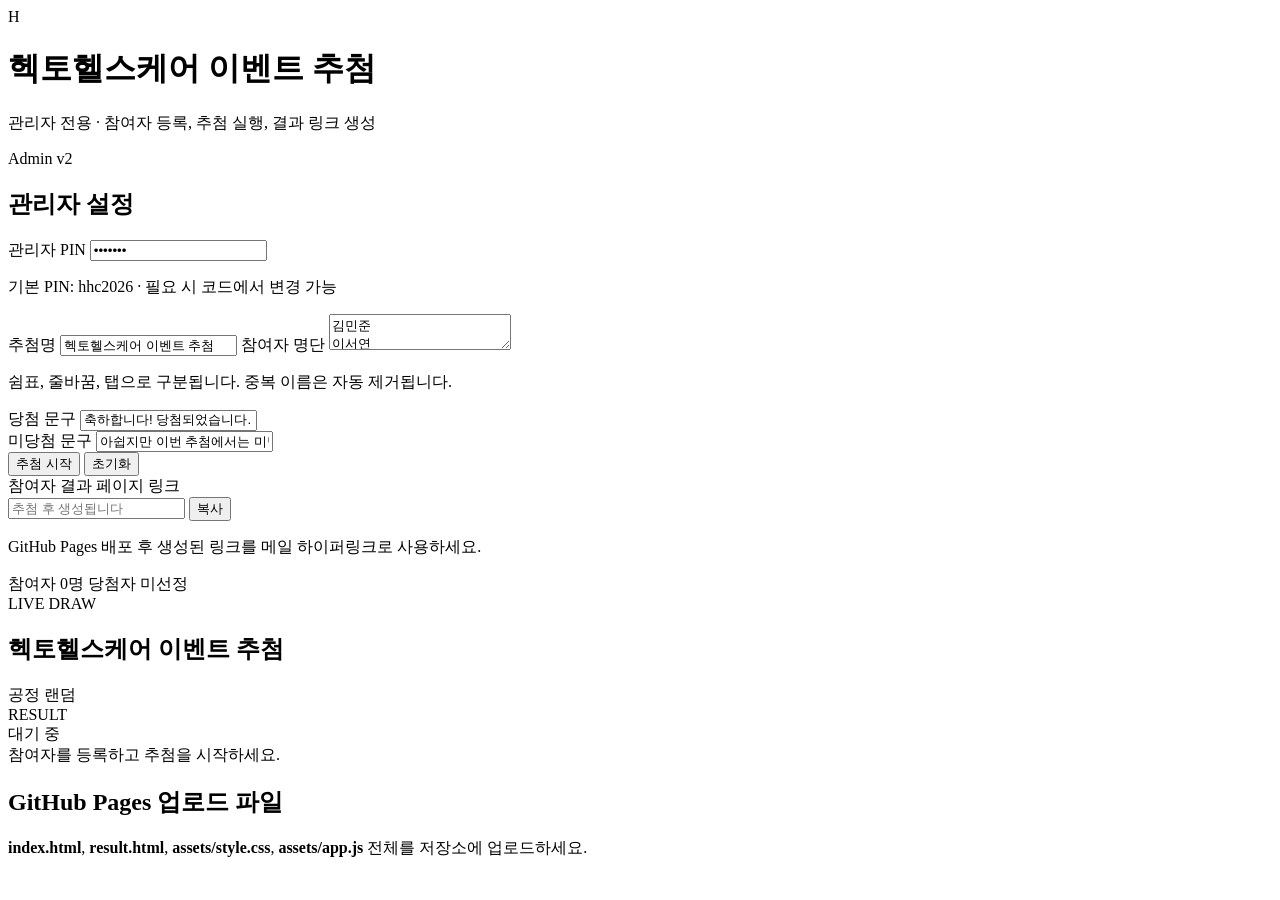
==== index.html @ 2b1d332f "Add files via upload" ====
<!doctype html>
<html lang="ko">
<head>
<meta charset="utf-8" />
<meta name="viewport" content="width=device-width, initial-scale=1, viewport-fit=cover" />
<title>헥토헬스케어 이벤트 추첨 | 관리자</title>
<link rel="stylesheet" href="assets/style.css" />
</head>
<body>
<div class="app">
  <header class="topbar">
    <div class="brand">
      <div class="logo">H</div>
      <div>
        <h1>헥토헬스케어 이벤트 추첨</h1>
        <p>관리자 전용 · 참여자 등록, 추첨 실행, 결과 링크 생성</p>
      </div>
    </div>
    <div class="badge">Admin v2</div>
  </header>

  <main class="layout">
    <section class="panel settings">
      <h2>관리자 설정</h2>
      <label>관리자 PIN</label>
      <input id="pin" type="password" value="hhc2026" />
      <p class="hint">기본 PIN: hhc2026 · 필요 시 코드에서 변경 가능</p>

      <label>추첨명</label>
      <input id="eventTitle" value="헥토헬스케어 이벤트 추첨" />

      <label>참여자 명단</label>
      <textarea id="participants" spellcheck="false" placeholder="홍길동, 김철수, 이영희 또는 줄바꿈 입력">김민준
이서연
박지훈
최유진
정현우
강민지
조성민
윤하늘
오지훈
한지민</textarea>
      <p class="hint">쉼표, 줄바꿈, 탭으로 구분됩니다. 중복 이름은 자동 제거됩니다.</p>

      <div class="two">
        <div>
          <label>당첨 문구</label>
          <input id="winMsg" value="축하합니다! 당첨되었습니다." />
        </div>
        <div>
          <label>미당첨 문구</label>
          <input id="loseMsg" value="아쉽지만 이번 추첨에서는 미당첨입니다." />
        </div>
      </div>

      <div class="actions">
        <button class="primary" id="drawBtn">추첨 시작</button>
        <button class="ghost" id="resetBtn">초기화</button>
      </div>

      <div class="linkBox">
        <label>참여자 결과 페이지 링크</label>
        <div class="copyrow">
          <input id="resultUrl" readonly placeholder="추첨 후 생성됩니다" />
          <button id="copyBtn">복사</button>
        </div>
        <p class="hint">GitHub Pages 배포 후 생성된 링크를 메일 하이퍼링크로 사용하세요.</p>
      </div>
    </section>

    <section class="panel draw">
      <div class="stats">
        <span id="count">참여자 0명</span>
        <span id="winnerStatus">당첨자 미선정</span>
      </div>
      <div class="stage">
        <div class="stageHead">
          <div>
            <div class="eyebrow">LIVE DRAW</div>
            <h2 id="stageTitle">헥토헬스케어 이벤트 추첨</h2>
          </div>
          <span class="secure">공정 랜덤</span>
        </div>
        <div id="chips" class="chips"></div>
        <div id="result" class="resultCard idle">
          <div class="label">RESULT</div>
          <div class="big">대기 중</div>
          <div class="msg">참여자를 등록하고 추첨을 시작하세요.</div>
        </div>
        <div id="confetti" class="confetti"></div>
      </div>
    </section>
  </main>

  <section class="guide panel">
    <h2>GitHub Pages 업로드 파일</h2>
    <p><b>index.html</b>, <b>result.html</b>, <b>assets/style.css</b>, <b>assets/app.js</b> 전체를 저장소에 업로드하세요.</p>
  </section>
</div>
<script src="assets/app.js"></script>
<script>LotteryAdmin.init();</script>
</body>
</html>
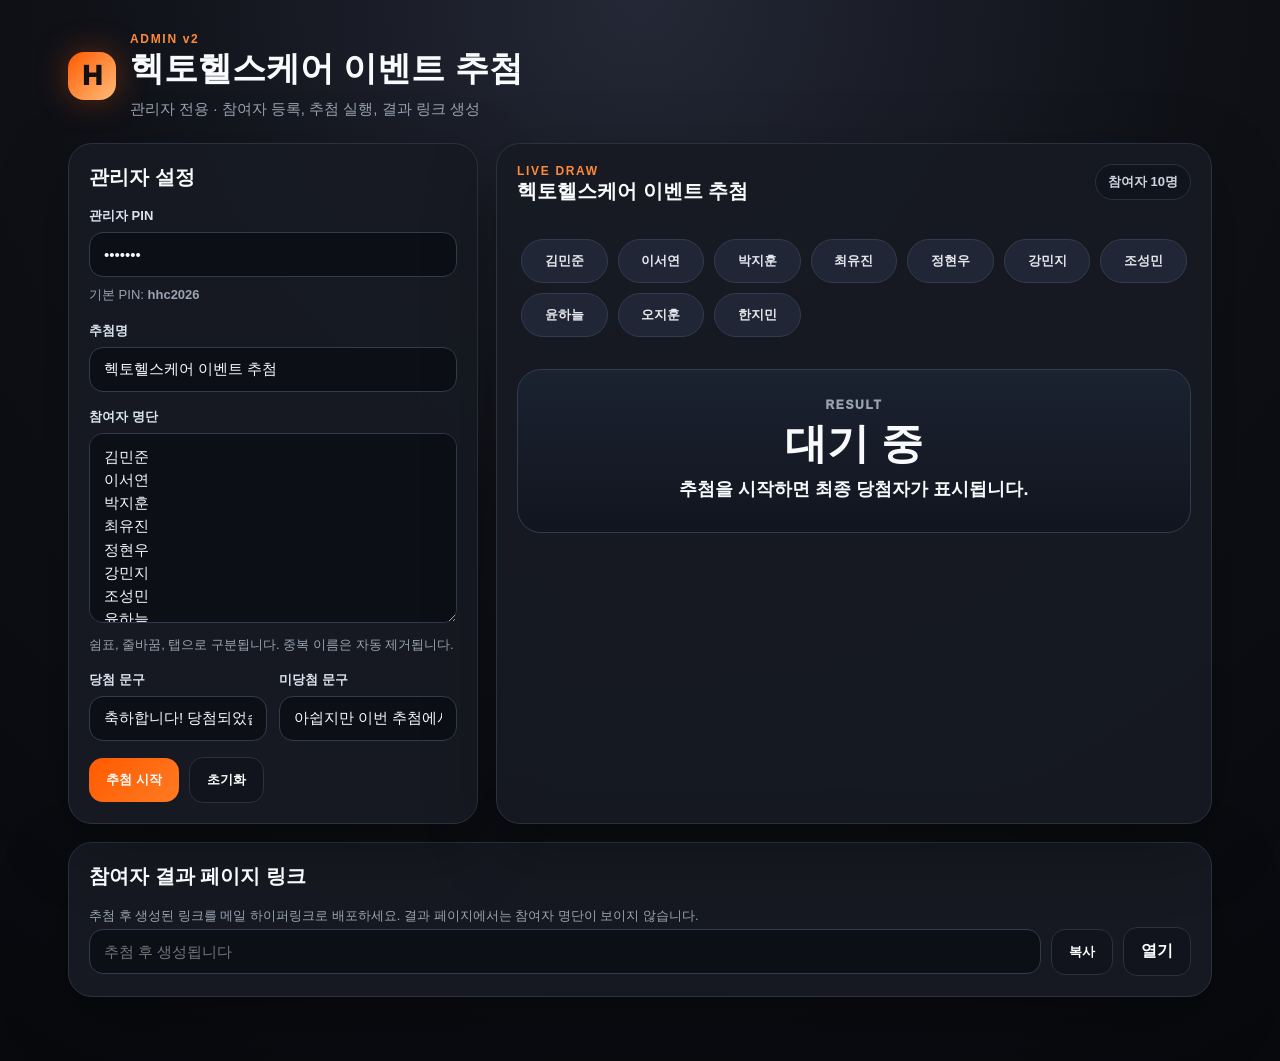
==== commit c108514e: "Add files via upload" ====
--- a/index.html
+++ b/index.html
@@ -1,36 +1,34 @@
 <!doctype html>
 <html lang="ko">
 <head>
-<meta charset="utf-8" />
-<meta name="viewport" content="width=device-width, initial-scale=1, viewport-fit=cover" />
-<title>헥토헬스케어 이벤트 추첨 | 관리자</title>
-<link rel="stylesheet" href="assets/style.css" />
+  <meta charset="utf-8" />
+  <meta name="viewport" content="width=device-width, initial-scale=1" />
+  <title>헥토헬스케어 이벤트 추첨 | 관리자</title>
+  <link rel="stylesheet" href="./style.css" />
 </head>
 <body>
-<div class="app">
-  <header class="topbar">
-    <div class="brand">
-      <div class="logo">H</div>
+  <main class="wrap">
+    <header class="hero">
+      <div class="brandmark">H</div>
       <div>
+        <p class="eyebrow">ADMIN v2</p>
         <h1>헥토헬스케어 이벤트 추첨</h1>
-        <p>관리자 전용 · 참여자 등록, 추첨 실행, 결과 링크 생성</p>
+        <p class="desc">관리자 전용 · 참여자 등록, 추첨 실행, 결과 링크 생성</p>
       </div>
-    </div>
-    <div class="badge">Admin v2</div>
-  </header>
+    </header>
 
-  <main class="layout">
-    <section class="panel settings">
-      <h2>관리자 설정</h2>
-      <label>관리자 PIN</label>
-      <input id="pin" type="password" value="hhc2026" />
-      <p class="hint">기본 PIN: hhc2026 · 필요 시 코드에서 변경 가능</p>
+    <section class="grid admin-grid">
+      <div class="card control-card">
+        <h2>관리자 설정</h2>
+        <label>관리자 PIN</label>
+        <input id="pin" type="password" value="hhc2026" />
+        <p class="hint">기본 PIN: <b>hhc2026</b></p>
 
-      <label>추첨명</label>
-      <input id="eventTitle" value="헥토헬스케어 이벤트 추첨" />
+        <label>추첨명</label>
+        <input id="eventTitle" value="헥토헬스케어 이벤트 추첨" />
 
-      <label>참여자 명단</label>
-      <textarea id="participants" spellcheck="false" placeholder="홍길동, 김철수, 이영희 또는 줄바꿈 입력">김민준
+        <label>참여자 명단</label>
+        <textarea id="names" placeholder="김민준, 이서연 또는 줄바꿈으로 입력">김민준
 이서연
 박지훈
 최유진
@@ -40,64 +38,53 @@
 윤하늘
 오지훈
 한지민</textarea>
-      <p class="hint">쉼표, 줄바꿈, 탭으로 구분됩니다. 중복 이름은 자동 제거됩니다.</p>
+        <p class="hint">쉼표, 줄바꿈, 탭으로 구분됩니다. 중복 이름은 자동 제거됩니다.</p>
 
-      <div class="two">
-        <div>
-          <label>당첨 문구</label>
-          <input id="winMsg" value="축하합니다! 당첨되었습니다." />
+        <div class="twocol">
+          <div>
+            <label>당첨 문구</label>
+            <input id="winMsg" value="축하합니다! 당첨되었습니다." />
+          </div>
+          <div>
+            <label>미당첨 문구</label>
+            <input id="loseMsg" value="아쉽지만 이번 추첨에서는 미당첨입니다." />
+          </div>
         </div>
-        <div>
-          <label>미당첨 문구</label>
-          <input id="loseMsg" value="아쉽지만 이번 추첨에서는 미당첨입니다." />
+
+        <div class="actions">
+          <button class="btn primary" id="drawBtn">추첨 시작</button>
+          <button class="btn ghost" id="resetBtn">초기화</button>
         </div>
       </div>
 
-      <div class="actions">
-        <button class="primary" id="drawBtn">추첨 시작</button>
-        <button class="ghost" id="resetBtn">초기화</button>
-      </div>
-
-      <div class="linkBox">
-        <label>참여자 결과 페이지 링크</label>
-        <div class="copyrow">
-          <input id="resultUrl" readonly placeholder="추첨 후 생성됩니다" />
-          <button id="copyBtn">복사</button>
+      <div class="card stage-card">
+        <div class="stage-head">
+          <div>
+            <p class="eyebrow">LIVE DRAW</p>
+            <h2 id="stageTitle">헥토헬스케어 이벤트 추첨</h2>
+          </div>
+          <div class="pill" id="countPill">참여자 0명</div>
         </div>
-        <p class="hint">GitHub Pages 배포 후 생성된 링크를 메일 하이퍼링크로 사용하세요.</p>
+        <div class="chips" id="chips"></div>
+        <div class="result-panel" id="adminResult">
+          <span class="label-small">RESULT</span>
+          <strong>대기 중</strong>
+          <p>추첨을 시작하면 최종 당첨자가 표시됩니다.</p>
+        </div>
       </div>
     </section>
 
-    <section class="panel draw">
-      <div class="stats">
-        <span id="count">참여자 0명</span>
-        <span id="winnerStatus">당첨자 미선정</span>
-      </div>
-      <div class="stage">
-        <div class="stageHead">
-          <div>
-            <div class="eyebrow">LIVE DRAW</div>
-            <h2 id="stageTitle">헥토헬스케어 이벤트 추첨</h2>
-          </div>
-          <span class="secure">공정 랜덤</span>
-        </div>
-        <div id="chips" class="chips"></div>
-        <div id="result" class="resultCard idle">
-          <div class="label">RESULT</div>
-          <div class="big">대기 중</div>
-          <div class="msg">참여자를 등록하고 추첨을 시작하세요.</div>
-        </div>
-        <div id="confetti" class="confetti"></div>
+    <section class="card link-card">
+      <h2>참여자 결과 페이지 링크</h2>
+      <p class="hint">추첨 후 생성된 링크를 메일 하이퍼링크로 배포하세요. 결과 페이지에서는 참여자 명단이 보이지 않습니다.</p>
+      <div class="link-row">
+        <input id="resultUrl" readonly placeholder="추첨 후 생성됩니다" />
+        <button class="btn ghost" id="copyBtn">복사</button>
+        <a class="btn ghost" id="openBtn" href="#" target="_blank" rel="noopener">열기</a>
       </div>
     </section>
   </main>
 
-  <section class="guide panel">
-    <h2>GitHub Pages 업로드 파일</h2>
-    <p><b>index.html</b>, <b>result.html</b>, <b>assets/style.css</b>, <b>assets/app.js</b> 전체를 저장소에 업로드하세요.</p>
-  </section>
-</div>
-<script src="assets/app.js"></script>
-<script>LotteryAdmin.init();</script>
+  <script src="./admin.js"></script>
 </body>
 </html>
--- a/style.css
+++ b/style.css
@@ -0,0 +1,9 @@
+:root{
+  --bg:#0f1117;--panel:#171a23;--panel2:#1f2430;--text:#f8fafc;--muted:#9aa3b2;
+  --orange:#ff5a00;--orange2:#ff8a3d;--line:#2b3140;--green:#22c55e;--red:#ef4444;--yellow:#facc15;
+}
+*{box-sizing:border-box}
+html,body{margin:0;min-height:100%;font-family:"Malgun Gothic","Apple SD Gothic Neo",Segoe UI,sans-serif;background:radial-gradient(circle at top,#242836 0,#0f1117 45%,#08090d 100%);color:var(--text)}
+.wrap{max-width:1180px;margin:0 auto;padding:32px 18px 64px}.wrap.narrow{max-width:760px}.hero{display:flex;align-items:center;gap:14px;margin-bottom:22px}.hero.center{justify-content:center;text-align:left}.brandmark{width:48px;height:48px;border-radius:16px;background:linear-gradient(135deg,var(--orange),#ffbd7a);display:flex;align-items:center;justify-content:center;font-size:28px;font-weight:1000;color:#111;box-shadow:0 0 32px rgba(255,90,0,.35)}h1{font-size:34px;line-height:1.2;margin:2px 0 8px}h2{font-size:20px;margin:0 0 16px}.eyebrow{margin:0;color:var(--orange2);font-weight:900;font-size:12px;letter-spacing:.14em}.desc,.hint{color:var(--muted);line-height:1.6}.desc{margin:0;font-size:15px}.hint{font-size:13px;margin:8px 0 0}.grid{display:grid;gap:18px}.admin-grid{grid-template-columns:410px 1fr}.card{background:rgba(23,26,35,.93);border:1px solid var(--line);border-radius:24px;padding:20px;box-shadow:0 22px 70px rgba(0,0,0,.28)}label{display:block;margin:16px 0 7px;color:#dbe4f0;font-size:13px;font-weight:900}input,textarea{width:100%;border:1px solid #343b4e;background:#0c0f16;color:var(--text);border-radius:14px;padding:13px 14px;font-size:15px;outline:none}textarea{min-height:190px;line-height:1.55;resize:vertical}input:focus,textarea:focus{border-color:var(--orange);box-shadow:0 0 0 3px rgba(255,90,0,.13)}.twocol{display:grid;grid-template-columns:1fr 1fr;gap:12px}.actions,.link-row{display:flex;gap:10px;align-items:center}.actions{margin-top:16px}.btn{border:0;border-radius:14px;padding:13px 17px;background:#2b3140;color:#fff;font-weight:900;cursor:pointer;text-decoration:none;display:inline-flex;align-items:center;justify-content:center;white-space:nowrap}.btn.primary{background:linear-gradient(135deg,var(--orange),#ff7b22)}.btn.ghost{background:#11141c;border:1px solid var(--line)}.btn:hover{filter:brightness(1.08)}.stage-head{display:flex;align-items:flex-start;justify-content:space-between;gap:14px;margin-bottom:14px}.pill{border:1px solid var(--line);background:#10141d;border-radius:999px;padding:8px 12px;color:#cbd5e1;font-size:13px;font-weight:900}.chips{display:grid;grid-template-columns:repeat(auto-fill,minmax(86px,1fr));gap:10px;max-height:330px;overflow:auto;padding:4px 4px 14px}.chip{min-height:44px;display:flex;align-items:center;justify-content:center;text-align:center;border-radius:999px;padding:7px 9px;background:#202636;border:1px solid #333b4e;color:#e5e7eb;font-weight:900;font-size:13px;transition:.12s}.chip.spin{background:linear-gradient(135deg,#f97316,#facc15);color:#111827;transform:scale(1.08);box-shadow:0 0 26px rgba(255,138,61,.75)}.chip.winner{background:linear-gradient(135deg,#22c55e,#86efac);color:#052e16;transform:scale(1.14);box-shadow:0 0 32px rgba(34,197,94,.75)}.chip.loser{opacity:.34;filter:grayscale(.7)}.result-panel,.status-box{margin-top:18px;border-radius:24px;border:1px solid #343b4e;background:linear-gradient(180deg,#1b2230,#11151f);padding:28px;text-align:center;min-height:156px;display:flex;flex-direction:column;align-items:center;justify-content:center}.label-small{font-size:12px;color:var(--muted);font-weight:1000;letter-spacing:.14em}.result-panel strong,.status-box strong{font-size:42px;line-height:1.15;font-weight:1000;margin:8px 0}.result-panel p,.status-box p{font-size:18px;line-height:1.55;margin:0;color:#f8fafc;font-weight:800}.status-win strong{color:#bbf7d0;text-shadow:0 0 30px rgba(34,197,94,.4)}.status-lose strong{color:#fecaca;text-shadow:0 0 30px rgba(239,68,68,.36)}.checking{border-color:rgba(255,90,0,.65);box-shadow:0 0 34px rgba(255,90,0,.17) inset}.check-card{margin-bottom:18px}.final-card{overflow:hidden}.result-body .hero{margin-top:22px}.link-card{margin-top:18px}.link-row input{flex:1}
+@media(max-width:920px){.admin-grid{grid-template-columns:1fr}.hero{align-items:flex-start}.twocol{grid-template-columns:1fr}.result-panel strong,.status-box strong{font-size:36px}}
+@media(max-width:640px){.wrap{padding:20px 12px 40px}.hero{gap:10px}.brandmark{width:38px;height:38px;border-radius:12px;font-size:22px}h1{font-size:24px}.desc{font-size:13px}.card{border-radius:18px;padding:15px}.link-row,.actions{flex-direction:column}.link-row>* ,.actions>*{width:100%}input,textarea,.btn{font-size:16px}.chips{display:none}.stage-card .chips{display:grid;grid-template-columns:repeat(auto-fill,minmax(70px,1fr));max-height:230px}.result-panel,.status-box{padding:24px 14px;border-radius:20px}.result-panel strong,.status-box strong{font-size:34px}.result-panel p,.status-box p{font-size:16px}}
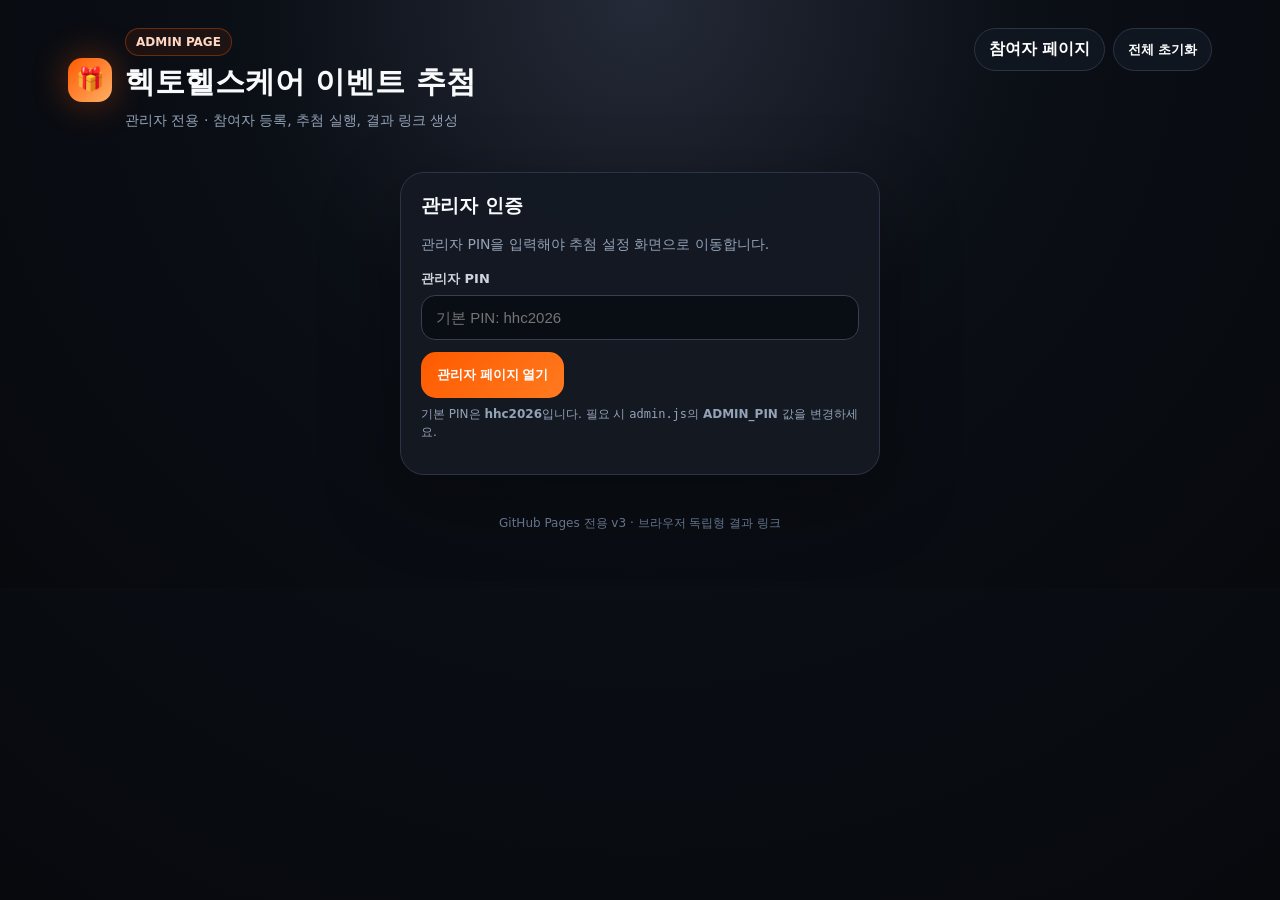
==== commit c8a2e036: "Add files via upload" ====
--- a/index.html
+++ b/index.html
@@ -4,31 +4,43 @@
   <meta charset="utf-8" />
   <meta name="viewport" content="width=device-width, initial-scale=1" />
   <title>헥토헬스케어 이벤트 추첨 | 관리자</title>
-  <link rel="stylesheet" href="./style.css" />
+  <link rel="stylesheet" href="style.css" />
 </head>
 <body>
   <main class="wrap">
-    <header class="hero">
-      <div class="brandmark">H</div>
-      <div>
-        <p class="eyebrow">ADMIN v2</p>
-        <h1>헥토헬스케어 이벤트 추첨</h1>
-        <p class="desc">관리자 전용 · 참여자 등록, 추첨 실행, 결과 링크 생성</p>
+    <header class="top">
+      <div class="brand">
+        <div class="logo">🎁</div>
+        <div>
+          <div class="eyebrow">ADMIN PAGE</div>
+          <h1>헥토헬스케어 이벤트 추첨</h1>
+          <p class="desc">관리자 전용 · 참여자 등록, 추첨 실행, 결과 링크 생성</p>
+        </div>
       </div>
+      <nav class="nav">
+        <a href="result.html" target="_blank" rel="noopener">참여자 페이지</a>
+        <button type="button" id="resetAllBtn">전체 초기화</button>
+      </nav>
     </header>
 
-    <section class="grid admin-grid">
-      <div class="card control-card">
-        <h2>관리자 설정</h2>
-        <label>관리자 PIN</label>
-        <input id="pin" type="password" value="hhc2026" />
-        <p class="hint">기본 PIN: <b>hhc2026</b></p>
+    <section id="lockView" class="card lock">
+      <h2>관리자 인증</h2>
+      <p class="desc">관리자 PIN을 입력해야 추첨 설정 화면으로 이동합니다.</p>
+      <label class="label" for="pinInput">관리자 PIN</label>
+      <input id="pinInput" type="password" placeholder="기본 PIN: hhc2026" autocomplete="off" />
+      <button class="btn primary" id="loginBtn" style="margin-top:12px">관리자 페이지 열기</button>
+      <p class="hint">기본 PIN은 <b>hhc2026</b>입니다. 필요 시 <code>admin.js</code>의 <b>ADMIN_PIN</b> 값을 변경하세요.</p>
+    </section>
 
-        <label>추첨명</label>
-        <input id="eventTitle" value="헥토헬스케어 이벤트 추첨" />
+    <section id="adminView" class="hidden">
+      <div class="grid">
+        <aside class="card">
+          <h2>관리자 설정</h2>
+          <label class="label" for="eventTitle">추첨명</label>
+          <input id="eventTitle" value="헥토헬스케어 이벤트 추첨" />
 
-        <label>참여자 명단</label>
-        <textarea id="names" placeholder="김민준, 이서연 또는 줄바꿈으로 입력">김민준
+          <label class="label" for="names">참여자 명단</label>
+          <textarea id="names" placeholder="김민준, 이서연, 박지훈&#10;또는 줄바꿈으로 입력">김민준
 이서연
 박지훈
 최유진
@@ -38,53 +50,60 @@
 윤하늘
 오지훈
 한지민</textarea>
-        <p class="hint">쉼표, 줄바꿈, 탭으로 구분됩니다. 중복 이름은 자동 제거됩니다.</p>
+          <p class="hint">쉼표, 줄바꿈, 탭으로 구분됩니다. 중복 이름은 자동 제거됩니다.</p>
 
-        <div class="twocol">
-          <div>
-            <label>당첨 문구</label>
-            <input id="winMsg" value="축하합니다! 당첨되었습니다." />
+          <div class="row">
+            <div>
+              <label class="label" for="winMsg">당첨 문구</label>
+              <input id="winMsg" value="축하합니다! 당첨되었습니다." />
+            </div>
+            <div>
+              <label class="label" for="loseMsg">미당첨 문구</label>
+              <input id="loseMsg" value="아쉽지만 이번 추첨에서는 미당첨입니다." />
+            </div>
           </div>
-          <div>
-            <label>미당첨 문구</label>
-            <input id="loseMsg" value="아쉽지만 이번 추첨에서는 미당첨입니다." />
+
+          <div class="row" style="margin-top:14px">
+            <button class="btn primary" id="drawBtn">추첨 시작</button>
+            <button class="btn ghost" id="clearDrawBtn">당첨자 초기화</button>
           </div>
-        </div>
 
-        <div class="actions">
-          <button class="btn primary" id="drawBtn">추첨 시작</button>
-          <button class="btn ghost" id="resetBtn">초기화</button>
-        </div>
-      </div>
+          <div class="divider"></div>
+          <label class="label" for="resultLink">참여자 결과 링크</label>
+          <div class="copyline">
+            <input id="resultLink" readonly placeholder="추첨 후 결과 링크가 생성됩니다" />
+            <button class="btn ghost" id="copyBtn">복사</button>
+          </div>
+          <p class="hint">참여자 이름 원문은 결과 링크에 포함되지 않습니다. 참여자 페이지에서도 전체 명단은 표시되지 않습니다.</p>
+        </aside>
 
-      <div class="card stage-card">
-        <div class="stage-head">
-          <div>
-            <p class="eyebrow">LIVE DRAW</p>
-            <h2 id="stageTitle">헥토헬스케어 이벤트 추첨</h2>
+        <section class="card">
+          <div class="statusbar">
+            <span class="pill" id="countPill">참여자 0명</span>
+            <span class="pill" id="winnerPill">당첨자 미선정</span>
+            <span class="pill">공정 추첨: crypto random</span>
           </div>
-          <div class="pill" id="countPill">참여자 0명</div>
-        </div>
-        <div class="chips" id="chips"></div>
-        <div class="result-panel" id="adminResult">
-          <span class="label-small">RESULT</span>
-          <strong>대기 중</strong>
-          <p>추첨을 시작하면 최종 당첨자가 표시됩니다.</p>
-        </div>
+          <div class="stage">
+            <div class="stageHead">
+              <div>
+                <div class="stageTitle" id="stageTitle">헥토헬스케어 이벤트 추첨</div>
+                <div class="stageSub">관리자 추첨 화면</div>
+              </div>
+              <span class="pill">LIVE DRAW</span>
+            </div>
+            <div class="participants" id="participants"></div>
+            <div class="resultBox" id="adminResult">
+              <div class="resultLabel">RESULT</div>
+              <div class="winnerName">대기 중</div>
+              <div class="message">추첨을 시작하면 당첨자가 표시됩니다.</div>
+            </div>
+            <div class="confetti" id="confetti"></div>
+          </div>
+        </section>
       </div>
     </section>
-
-    <section class="card link-card">
-      <h2>참여자 결과 페이지 링크</h2>
-      <p class="hint">추첨 후 생성된 링크를 메일 하이퍼링크로 배포하세요. 결과 페이지에서는 참여자 명단이 보이지 않습니다.</p>
-      <div class="link-row">
-        <input id="resultUrl" readonly placeholder="추첨 후 생성됩니다" />
-        <button class="btn ghost" id="copyBtn">복사</button>
-        <a class="btn ghost" id="openBtn" href="#" target="_blank" rel="noopener">열기</a>
-      </div>
-    </section>
+    <div class="footer">GitHub Pages 전용 v3 · 브라우저 독립형 결과 링크</div>
   </main>
-
-  <script src="./admin.js"></script>
+  <script src="admin.js"></script>
 </body>
 </html>
--- a/style.css
+++ b/style.css
@@ -1,9 +1,10 @@
 :root{
-  --bg:#0f1117;--panel:#171a23;--panel2:#1f2430;--text:#f8fafc;--muted:#9aa3b2;
-  --orange:#ff5a00;--orange2:#ff8a3d;--line:#2b3140;--green:#22c55e;--red:#ef4444;--yellow:#facc15;
+  --bg:#0b0f16;--panel:#141923;--panel2:#1b2230;--text:#f8fafc;--muted:#94a3b8;
+  --orange:#ff5a00;--orange2:#ff8a3d;--line:#2b3446;--green:#22c55e;--red:#ef4444;--yellow:#facc15;
+  --shadow:0 24px 80px rgba(0,0,0,.32);
 }
 *{box-sizing:border-box}
-html,body{margin:0;min-height:100%;font-family:"Malgun Gothic","Apple SD Gothic Neo",Segoe UI,sans-serif;background:radial-gradient(circle at top,#242836 0,#0f1117 45%,#08090d 100%);color:var(--text)}
-.wrap{max-width:1180px;margin:0 auto;padding:32px 18px 64px}.wrap.narrow{max-width:760px}.hero{display:flex;align-items:center;gap:14px;margin-bottom:22px}.hero.center{justify-content:center;text-align:left}.brandmark{width:48px;height:48px;border-radius:16px;background:linear-gradient(135deg,var(--orange),#ffbd7a);display:flex;align-items:center;justify-content:center;font-size:28px;font-weight:1000;color:#111;box-shadow:0 0 32px rgba(255,90,0,.35)}h1{font-size:34px;line-height:1.2;margin:2px 0 8px}h2{font-size:20px;margin:0 0 16px}.eyebrow{margin:0;color:var(--orange2);font-weight:900;font-size:12px;letter-spacing:.14em}.desc,.hint{color:var(--muted);line-height:1.6}.desc{margin:0;font-size:15px}.hint{font-size:13px;margin:8px 0 0}.grid{display:grid;gap:18px}.admin-grid{grid-template-columns:410px 1fr}.card{background:rgba(23,26,35,.93);border:1px solid var(--line);border-radius:24px;padding:20px;box-shadow:0 22px 70px rgba(0,0,0,.28)}label{display:block;margin:16px 0 7px;color:#dbe4f0;font-size:13px;font-weight:900}input,textarea{width:100%;border:1px solid #343b4e;background:#0c0f16;color:var(--text);border-radius:14px;padding:13px 14px;font-size:15px;outline:none}textarea{min-height:190px;line-height:1.55;resize:vertical}input:focus,textarea:focus{border-color:var(--orange);box-shadow:0 0 0 3px rgba(255,90,0,.13)}.twocol{display:grid;grid-template-columns:1fr 1fr;gap:12px}.actions,.link-row{display:flex;gap:10px;align-items:center}.actions{margin-top:16px}.btn{border:0;border-radius:14px;padding:13px 17px;background:#2b3140;color:#fff;font-weight:900;cursor:pointer;text-decoration:none;display:inline-flex;align-items:center;justify-content:center;white-space:nowrap}.btn.primary{background:linear-gradient(135deg,var(--orange),#ff7b22)}.btn.ghost{background:#11141c;border:1px solid var(--line)}.btn:hover{filter:brightness(1.08)}.stage-head{display:flex;align-items:flex-start;justify-content:space-between;gap:14px;margin-bottom:14px}.pill{border:1px solid var(--line);background:#10141d;border-radius:999px;padding:8px 12px;color:#cbd5e1;font-size:13px;font-weight:900}.chips{display:grid;grid-template-columns:repeat(auto-fill,minmax(86px,1fr));gap:10px;max-height:330px;overflow:auto;padding:4px 4px 14px}.chip{min-height:44px;display:flex;align-items:center;justify-content:center;text-align:center;border-radius:999px;padding:7px 9px;background:#202636;border:1px solid #333b4e;color:#e5e7eb;font-weight:900;font-size:13px;transition:.12s}.chip.spin{background:linear-gradient(135deg,#f97316,#facc15);color:#111827;transform:scale(1.08);box-shadow:0 0 26px rgba(255,138,61,.75)}.chip.winner{background:linear-gradient(135deg,#22c55e,#86efac);color:#052e16;transform:scale(1.14);box-shadow:0 0 32px rgba(34,197,94,.75)}.chip.loser{opacity:.34;filter:grayscale(.7)}.result-panel,.status-box{margin-top:18px;border-radius:24px;border:1px solid #343b4e;background:linear-gradient(180deg,#1b2230,#11151f);padding:28px;text-align:center;min-height:156px;display:flex;flex-direction:column;align-items:center;justify-content:center}.label-small{font-size:12px;color:var(--muted);font-weight:1000;letter-spacing:.14em}.result-panel strong,.status-box strong{font-size:42px;line-height:1.15;font-weight:1000;margin:8px 0}.result-panel p,.status-box p{font-size:18px;line-height:1.55;margin:0;color:#f8fafc;font-weight:800}.status-win strong{color:#bbf7d0;text-shadow:0 0 30px rgba(34,197,94,.4)}.status-lose strong{color:#fecaca;text-shadow:0 0 30px rgba(239,68,68,.36)}.checking{border-color:rgba(255,90,0,.65);box-shadow:0 0 34px rgba(255,90,0,.17) inset}.check-card{margin-bottom:18px}.final-card{overflow:hidden}.result-body .hero{margin-top:22px}.link-card{margin-top:18px}.link-row input{flex:1}
-@media(max-width:920px){.admin-grid{grid-template-columns:1fr}.hero{align-items:flex-start}.twocol{grid-template-columns:1fr}.result-panel strong,.status-box strong{font-size:36px}}
-@media(max-width:640px){.wrap{padding:20px 12px 40px}.hero{gap:10px}.brandmark{width:38px;height:38px;border-radius:12px;font-size:22px}h1{font-size:24px}.desc{font-size:13px}.card{border-radius:18px;padding:15px}.link-row,.actions{flex-direction:column}.link-row>* ,.actions>*{width:100%}input,textarea,.btn{font-size:16px}.chips{display:none}.stage-card .chips{display:grid;grid-template-columns:repeat(auto-fill,minmax(70px,1fr));max-height:230px}.result-panel,.status-box{padding:24px 14px;border-radius:20px}.result-panel strong,.status-box strong{font-size:34px}.result-panel p,.status-box p{font-size:16px}}
+html,body{margin:0;min-height:100%;font-family:"Malgun Gothic","Apple SD Gothic Neo",system-ui,sans-serif;background:radial-gradient(circle at top,#252a38 0,#0b0f16 44%,#07090d 100%);color:var(--text)}
+a{color:inherit}.wrap{max-width:1180px;margin:0 auto;padding:28px 18px 56px}.top{display:flex;align-items:flex-start;justify-content:space-between;gap:18px;margin-bottom:22px}.brand{display:flex;align-items:center;gap:13px}.logo{width:44px;height:44px;border-radius:14px;background:linear-gradient(135deg,var(--orange),#ffb066);box-shadow:0 0 34px rgba(255,90,0,.38);display:grid;place-items:center;font-size:23px}.eyebrow{display:inline-flex;padding:6px 10px;border:1px solid rgba(255,90,0,.35);border-radius:999px;color:#ffd7c2;background:rgba(255,90,0,.08);font-size:12px;font-weight:800;margin-bottom:8px}h1{font-size:30px;line-height:1.22;margin:0}.desc{margin:8px 0 0;color:var(--muted);line-height:1.65;font-size:14px}.nav{display:flex;gap:8px;flex-wrap:wrap}.nav a,.nav button{border:1px solid var(--line);background:#101620;color:#fff;border-radius:999px;padding:10px 14px;font-weight:800;text-decoration:none;cursor:pointer}.grid{display:grid;grid-template-columns:405px minmax(0,1fr);gap:18px}.card{background:rgba(20,25,35,.94);border:1px solid var(--line);border-radius:24px;padding:20px;box-shadow:var(--shadow)}.card h2{margin:0 0 14px;font-size:19px}.label{display:block;color:#d1d5db;font-weight:900;font-size:13px;margin:14px 0 7px}input,textarea,select{width:100%;border:1px solid #354052;background:#090d14;color:#fff;border-radius:14px;padding:13px 14px;font-size:15px;outline:none}textarea{min-height:230px;resize:vertical;line-height:1.55}input:focus,textarea:focus,select:focus{border-color:var(--orange);box-shadow:0 0 0 3px rgba(255,90,0,.14)}.hint{font-size:12px;color:var(--muted);line-height:1.55;margin-top:7px}.row{display:flex;gap:10px}.row>*{flex:1}.btn{border:0;border-radius:15px;padding:14px 16px;background:#273244;color:#fff;font-weight:900;cursor:pointer;white-space:nowrap}.btn.primary{background:linear-gradient(135deg,var(--orange),#ff7a1f)}.btn.ghost{border:1px solid var(--line);background:#0e141e}.btn.green{background:linear-gradient(135deg,#16a34a,#22c55e)}.btn.red{background:linear-gradient(135deg,#dc2626,#ef4444)}.btn:disabled{opacity:.5;cursor:not-allowed}.statusbar{display:flex;gap:8px;flex-wrap:wrap;margin-bottom:12px}.pill{display:inline-flex;align-items:center;gap:7px;border:1px solid var(--line);background:#0e141e;border-radius:999px;padding:7px 11px;color:#cbd5e1;font-size:12px;font-weight:900}.stage{position:relative;overflow:hidden;border:1px solid #30394b;background:linear-gradient(180deg,#111827,#0a0e15);border-radius:24px;min-height:560px;padding:20px}.stageHead{display:flex;align-items:flex-start;justify-content:space-between;gap:14px;margin-bottom:17px}.stageTitle{font-size:21px;font-weight:1000}.stageSub{font-size:13px;color:var(--muted);margin-top:4px}.participants{display:grid;grid-template-columns:repeat(auto-fill,minmax(88px,1fr));gap:9px;max-height:310px;overflow:auto;padding:4px 4px 14px}.chip{min-height:44px;border-radius:999px;background:#202838;border:1px solid #374155;display:flex;align-items:center;justify-content:center;text-align:center;padding:8px;font-size:13px;font-weight:900;color:#e5e7eb;transition:.14s transform,.14s background,.14s box-shadow,.14s opacity}.chip.spin{background:linear-gradient(135deg,#f97316,#facc15);color:#111827;border-color:#fff;transform:scale(1.08);box-shadow:0 0 28px rgba(255,138,61,.75)}.chip.winner{background:linear-gradient(135deg,#22c55e,#86efac);color:#052e16;border-color:#dcfce7;transform:scale(1.12);box-shadow:0 0 34px rgba(34,197,94,.7)}.chip.dim{opacity:.32;filter:grayscale(.7)}.resultBox{margin-top:18px;border-radius:24px;border:1px solid #364155;background:linear-gradient(180deg,#1b2331,#111721);padding:26px;text-align:center;min-height:162px;display:flex;flex-direction:column;align-items:center;justify-content:center}.resultLabel{font-size:12px;color:var(--muted);font-weight:1000;letter-spacing:.13em}.winnerName,.statusText{font-size:44px;line-height:1.1;font-weight:1000;margin:10px 0 8px}.message{font-size:18px;line-height:1.55;font-weight:900}.message.win,.statusText.win{color:#bbf7d0}.message.lose,.statusText.lose{color:#fecaca}.resultBox.checking{border-color:rgba(255,90,0,.7);box-shadow:inset 0 0 34px rgba(255,90,0,.16),0 0 28px rgba(255,90,0,.12)}.copyline{display:flex;gap:8px;margin-top:10px}.copyline input{font-size:12px}.notice{padding:13px 14px;border:1px solid #374151;background:#101620;border-radius:15px;color:#cbd5e1;font-size:13px;line-height:1.58}.public{max-width:760px;margin:0 auto}.public .stage{min-height:auto}.public .participants{display:none}.confetti{position:absolute;inset:0;overflow:hidden;pointer-events:none}.confetti i{position:absolute;width:8px;height:14px;opacity:.95;animation:fall 1.8s linear forwards}@keyframes fall{to{transform:translateY(620px) rotate(720deg);opacity:0}}.footer{text-align:center;color:#64748b;font-size:12px;margin-top:20px}.hidden{display:none!important}.lock{max-width:480px;margin:40px auto}.divider{height:1px;background:var(--line);margin:18px 0}
+@media(max-width:900px){.grid{grid-template-columns:1fr}.top{display:block}.nav{margin-top:14px}.stage{min-height:500px}.winnerName,.statusText{font-size:36px}}
+@media(max-width:640px){.wrap{padding:18px 12px 36px}.brand{align-items:flex-start}.logo{width:38px;height:38px;border-radius:12px;flex:0 0 auto}h1{font-size:23px}.desc{font-size:13px}.card{border-radius:19px;padding:16px}.row,.copyline{flex-direction:column}.btn{width:100%;font-size:15px}.stage{padding:15px;border-radius:19px;min-height:auto}.stageHead{align-items:flex-start}.stageHead .pill{display:none}.participants{grid-template-columns:repeat(auto-fill,minmax(68px,1fr));gap:7px;max-height:230px}.chip{min-height:38px;font-size:12px;padding:6px}.resultBox{border-radius:20px;padding:22px 14px;min-height:140px}.winnerName,.statusText{font-size:34px}.message{font-size:16px}input,textarea,select{font-size:16px}.footer{display:none}}
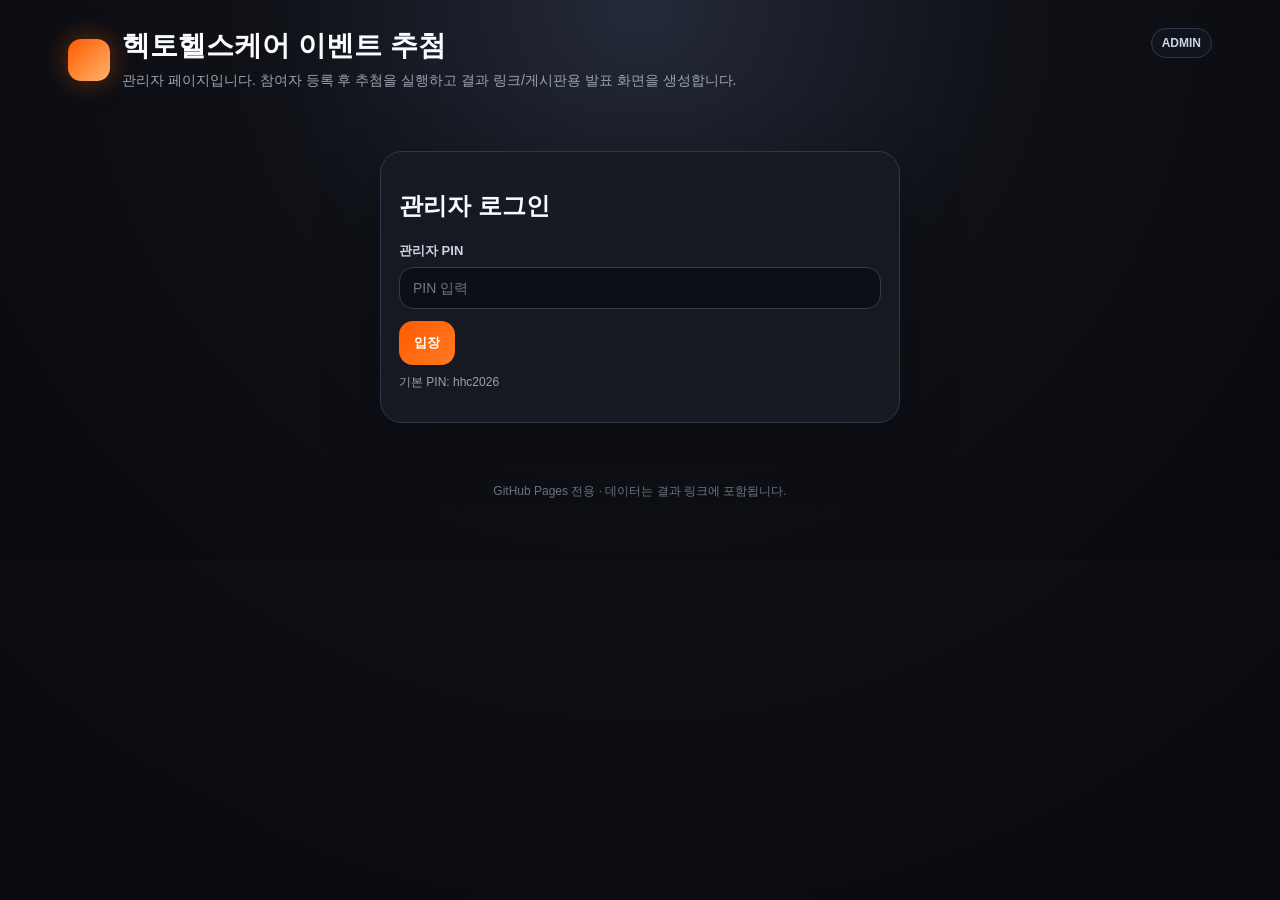
==== commit 73291812: "Add files via upload" ====
--- a/index.html
+++ b/index.html
@@ -1,46 +1,13 @@
-<!doctype html>
-<html lang="ko">
-<head>
-  <meta charset="utf-8" />
-  <meta name="viewport" content="width=device-width, initial-scale=1" />
-  <title>헥토헬스케어 이벤트 추첨 | 관리자</title>
-  <link rel="stylesheet" href="style.css" />
-</head>
-<body>
-  <main class="wrap">
-    <header class="top">
-      <div class="brand">
-        <div class="logo">🎁</div>
-        <div>
-          <div class="eyebrow">ADMIN PAGE</div>
-          <h1>헥토헬스케어 이벤트 추첨</h1>
-          <p class="desc">관리자 전용 · 참여자 등록, 추첨 실행, 결과 링크 생성</p>
-        </div>
-      </div>
-      <nav class="nav">
-        <a href="result.html" target="_blank" rel="noopener">참여자 페이지</a>
-        <button type="button" id="resetAllBtn">전체 초기화</button>
-      </nav>
-    </header>
-
-    <section id="lockView" class="card lock">
-      <h2>관리자 인증</h2>
-      <p class="desc">관리자 PIN을 입력해야 추첨 설정 화면으로 이동합니다.</p>
-      <label class="label" for="pinInput">관리자 PIN</label>
-      <input id="pinInput" type="password" placeholder="기본 PIN: hhc2026" autocomplete="off" />
-      <button class="btn primary" id="loginBtn" style="margin-top:12px">관리자 페이지 열기</button>
-      <p class="hint">기본 PIN은 <b>hhc2026</b>입니다. 필요 시 <code>admin.js</code>의 <b>ADMIN_PIN</b> 값을 변경하세요.</p>
-    </section>
-
-    <section id="adminView" class="hidden">
-      <div class="grid">
-        <aside class="card">
-          <h2>관리자 설정</h2>
-          <label class="label" for="eventTitle">추첨명</label>
-          <input id="eventTitle" value="헥토헬스케어 이벤트 추첨" />
-
-          <label class="label" for="names">참여자 명단</label>
-          <textarea id="names" placeholder="김민준, 이서연, 박지훈&#10;또는 줄바꿈으로 입력">김민준
+<!doctype html><html lang="ko"><head><meta charset="utf-8"><meta name="viewport" content="width=device-width,initial-scale=1"><title>헥토헬스케어 이벤트 추첨 관리자</title><link rel="stylesheet" href="style.css"></head><body>
+<div class="wrap">
+  <header class="header"><div class="brand"><div class="logo"></div><div><h1>헥토헬스케어 이벤트 추첨</h1><p class="desc">관리자 페이지입니다. 참여자 등록 후 추첨을 실행하고 결과 링크/게시판용 발표 화면을 생성합니다.</p></div></div><span class="pill">ADMIN</span></header>
+  <div id="login" class="card" style="max-width:520px;margin:60px auto"><h2>관리자 로그인</h2><label class="label">관리자 PIN</label><input id="pin" type="password" placeholder="PIN 입력" onkeydown="if(event.key==='Enter')login()"><button class="btn primary" style="margin-top:12px" onclick="login()">입장</button><p class="small">기본 PIN: hhc2026</p></div>
+  <main id="app" class="hidden">
+    <div class="grid">
+      <section class="card">
+        <h2>추첨 설정</h2>
+        <label class="label">추첨 내용</label><input id="title" value="헥토헬스케어 이벤트 추첨">
+        <label class="label">참여자 명단 <span class="small">쉼표 또는 줄바꿈 구분</span></label><textarea id="names">김민준
 이서연
 박지훈
 최유진
@@ -50,60 +17,18 @@
 윤하늘
 오지훈
 한지민</textarea>
-          <p class="hint">쉼표, 줄바꿈, 탭으로 구분됩니다. 중복 이름은 자동 제거됩니다.</p>
-
-          <div class="row">
-            <div>
-              <label class="label" for="winMsg">당첨 문구</label>
-              <input id="winMsg" value="축하합니다! 당첨되었습니다." />
-            </div>
-            <div>
-              <label class="label" for="loseMsg">미당첨 문구</label>
-              <input id="loseMsg" value="아쉽지만 이번 추첨에서는 미당첨입니다." />
-            </div>
-          </div>
-
-          <div class="row" style="margin-top:14px">
-            <button class="btn primary" id="drawBtn">추첨 시작</button>
-            <button class="btn ghost" id="clearDrawBtn">당첨자 초기화</button>
-          </div>
-
-          <div class="divider"></div>
-          <label class="label" for="resultLink">참여자 결과 링크</label>
-          <div class="copyline">
-            <input id="resultLink" readonly placeholder="추첨 후 결과 링크가 생성됩니다" />
-            <button class="btn ghost" id="copyBtn">복사</button>
-          </div>
-          <p class="hint">참여자 이름 원문은 결과 링크에 포함되지 않습니다. 참여자 페이지에서도 전체 명단은 표시되지 않습니다.</p>
-        </aside>
-
-        <section class="card">
-          <div class="statusbar">
-            <span class="pill" id="countPill">참여자 0명</span>
-            <span class="pill" id="winnerPill">당첨자 미선정</span>
-            <span class="pill">공정 추첨: crypto random</span>
-          </div>
-          <div class="stage">
-            <div class="stageHead">
-              <div>
-                <div class="stageTitle" id="stageTitle">헥토헬스케어 이벤트 추첨</div>
-                <div class="stageSub">관리자 추첨 화면</div>
-              </div>
-              <span class="pill">LIVE DRAW</span>
-            </div>
-            <div class="participants" id="participants"></div>
-            <div class="resultBox" id="adminResult">
-              <div class="resultLabel">RESULT</div>
-              <div class="winnerName">대기 중</div>
-              <div class="message">추첨을 시작하면 당첨자가 표시됩니다.</div>
-            </div>
-            <div class="confetti" id="confetti"></div>
-          </div>
-        </section>
-      </div>
-    </section>
-    <div class="footer">GitHub Pages 전용 v3 · 브라우저 독립형 결과 링크</div>
-  </main>
-  <script src="admin.js"></script>
-</body>
-</html>
+        <div class="row"><div><label class="label">당첨 문구</label><input id="winMsg" value="축하합니다! 당첨되었습니다."></div><div><label class="label">미당첨 문구</label><input id="loseMsg" value="아쉽지만 이번에는 미당첨입니다."></div></div>
+        <div class="row" style="margin-top:14px"><button class="btn primary" onclick="draw()">추첨 시작</button><button class="btn ghost" onclick="resetAll()">초기화</button></div>
+        <div class="stack" style="margin-top:16px">
+          <div><label class="label">참여자 결과 확인 링크</label><div class="copyline"><input id="resultUrl" readonly><button class="btn ghost" onclick="copy('resultUrl')">복사</button></div></div>
+          <div><label class="label">게시판용 당첨자 발표 링크</label><div class="copyline"><input id="announceUrl" readonly><button class="btn ghost" onclick="copy('announceUrl')">복사</button></div><p class="small">게시판에 링크로 올리거나, 아래 버튼으로 발표 이미지를 저장해 첨부할 수 있습니다.</p></div>
+          <div class="row"><button class="btn green" onclick="openAnnounce()">발표 화면 열기</button><button class="btn ghost" onclick="downloadPng()">결과 이미지 PNG 저장</button><button class="btn ghost" onclick="downloadWebm()">짧은 영상 WebM 저장</button></div>
+        </div>
+      </section>
+      <section class="card">
+        <div class="statusbar"><span class="pill" id="count">참여자 0명</span><span class="pill" id="winnerPill">당첨자 미선정</span></div>
+        <div class="stage"><div class="titleLine"><div><div class="drawTitle" id="stageTitle">헥토헬스케어 이벤트 추첨</div><div class="drawSub">관리자 추첨 화면</div></div><span class="pill">LIVE DRAW</span></div><div id="chips" class="participants"></div><div id="result" class="resultBox"><div class="resultLabel">RESULT</div><div class="winnerName">대기 중</div><div class="message">추첨을 시작하면 당첨자가 표시됩니다.</div></div><div id="confetti" class="confetti"></div></div>
+      </section>
+    </div>
+  </main><canvas id="recordCanvas" width="1280" height="720"></canvas><div class="footer">GitHub Pages 전용 · 데이터는 결과 링크에 포함됩니다.</div>
+</div><script src="admin.js"></script></body></html>
--- a/style.css
+++ b/style.css
@@ -1,10 +1,5 @@
-:root{
-  --bg:#0b0f16;--panel:#141923;--panel2:#1b2230;--text:#f8fafc;--muted:#94a3b8;
-  --orange:#ff5a00;--orange2:#ff8a3d;--line:#2b3446;--green:#22c55e;--red:#ef4444;--yellow:#facc15;
-  --shadow:0 24px 80px rgba(0,0,0,.32);
-}
-*{box-sizing:border-box}
-html,body{margin:0;min-height:100%;font-family:"Malgun Gothic","Apple SD Gothic Neo",system-ui,sans-serif;background:radial-gradient(circle at top,#252a38 0,#0b0f16 44%,#07090d 100%);color:var(--text)}
-a{color:inherit}.wrap{max-width:1180px;margin:0 auto;padding:28px 18px 56px}.top{display:flex;align-items:flex-start;justify-content:space-between;gap:18px;margin-bottom:22px}.brand{display:flex;align-items:center;gap:13px}.logo{width:44px;height:44px;border-radius:14px;background:linear-gradient(135deg,var(--orange),#ffb066);box-shadow:0 0 34px rgba(255,90,0,.38);display:grid;place-items:center;font-size:23px}.eyebrow{display:inline-flex;padding:6px 10px;border:1px solid rgba(255,90,0,.35);border-radius:999px;color:#ffd7c2;background:rgba(255,90,0,.08);font-size:12px;font-weight:800;margin-bottom:8px}h1{font-size:30px;line-height:1.22;margin:0}.desc{margin:8px 0 0;color:var(--muted);line-height:1.65;font-size:14px}.nav{display:flex;gap:8px;flex-wrap:wrap}.nav a,.nav button{border:1px solid var(--line);background:#101620;color:#fff;border-radius:999px;padding:10px 14px;font-weight:800;text-decoration:none;cursor:pointer}.grid{display:grid;grid-template-columns:405px minmax(0,1fr);gap:18px}.card{background:rgba(20,25,35,.94);border:1px solid var(--line);border-radius:24px;padding:20px;box-shadow:var(--shadow)}.card h2{margin:0 0 14px;font-size:19px}.label{display:block;color:#d1d5db;font-weight:900;font-size:13px;margin:14px 0 7px}input,textarea,select{width:100%;border:1px solid #354052;background:#090d14;color:#fff;border-radius:14px;padding:13px 14px;font-size:15px;outline:none}textarea{min-height:230px;resize:vertical;line-height:1.55}input:focus,textarea:focus,select:focus{border-color:var(--orange);box-shadow:0 0 0 3px rgba(255,90,0,.14)}.hint{font-size:12px;color:var(--muted);line-height:1.55;margin-top:7px}.row{display:flex;gap:10px}.row>*{flex:1}.btn{border:0;border-radius:15px;padding:14px 16px;background:#273244;color:#fff;font-weight:900;cursor:pointer;white-space:nowrap}.btn.primary{background:linear-gradient(135deg,var(--orange),#ff7a1f)}.btn.ghost{border:1px solid var(--line);background:#0e141e}.btn.green{background:linear-gradient(135deg,#16a34a,#22c55e)}.btn.red{background:linear-gradient(135deg,#dc2626,#ef4444)}.btn:disabled{opacity:.5;cursor:not-allowed}.statusbar{display:flex;gap:8px;flex-wrap:wrap;margin-bottom:12px}.pill{display:inline-flex;align-items:center;gap:7px;border:1px solid var(--line);background:#0e141e;border-radius:999px;padding:7px 11px;color:#cbd5e1;font-size:12px;font-weight:900}.stage{position:relative;overflow:hidden;border:1px solid #30394b;background:linear-gradient(180deg,#111827,#0a0e15);border-radius:24px;min-height:560px;padding:20px}.stageHead{display:flex;align-items:flex-start;justify-content:space-between;gap:14px;margin-bottom:17px}.stageTitle{font-size:21px;font-weight:1000}.stageSub{font-size:13px;color:var(--muted);margin-top:4px}.participants{display:grid;grid-template-columns:repeat(auto-fill,minmax(88px,1fr));gap:9px;max-height:310px;overflow:auto;padding:4px 4px 14px}.chip{min-height:44px;border-radius:999px;background:#202838;border:1px solid #374155;display:flex;align-items:center;justify-content:center;text-align:center;padding:8px;font-size:13px;font-weight:900;color:#e5e7eb;transition:.14s transform,.14s background,.14s box-shadow,.14s opacity}.chip.spin{background:linear-gradient(135deg,#f97316,#facc15);color:#111827;border-color:#fff;transform:scale(1.08);box-shadow:0 0 28px rgba(255,138,61,.75)}.chip.winner{background:linear-gradient(135deg,#22c55e,#86efac);color:#052e16;border-color:#dcfce7;transform:scale(1.12);box-shadow:0 0 34px rgba(34,197,94,.7)}.chip.dim{opacity:.32;filter:grayscale(.7)}.resultBox{margin-top:18px;border-radius:24px;border:1px solid #364155;background:linear-gradient(180deg,#1b2331,#111721);padding:26px;text-align:center;min-height:162px;display:flex;flex-direction:column;align-items:center;justify-content:center}.resultLabel{font-size:12px;color:var(--muted);font-weight:1000;letter-spacing:.13em}.winnerName,.statusText{font-size:44px;line-height:1.1;font-weight:1000;margin:10px 0 8px}.message{font-size:18px;line-height:1.55;font-weight:900}.message.win,.statusText.win{color:#bbf7d0}.message.lose,.statusText.lose{color:#fecaca}.resultBox.checking{border-color:rgba(255,90,0,.7);box-shadow:inset 0 0 34px rgba(255,90,0,.16),0 0 28px rgba(255,90,0,.12)}.copyline{display:flex;gap:8px;margin-top:10px}.copyline input{font-size:12px}.notice{padding:13px 14px;border:1px solid #374151;background:#101620;border-radius:15px;color:#cbd5e1;font-size:13px;line-height:1.58}.public{max-width:760px;margin:0 auto}.public .stage{min-height:auto}.public .participants{display:none}.confetti{position:absolute;inset:0;overflow:hidden;pointer-events:none}.confetti i{position:absolute;width:8px;height:14px;opacity:.95;animation:fall 1.8s linear forwards}@keyframes fall{to{transform:translateY(620px) rotate(720deg);opacity:0}}.footer{text-align:center;color:#64748b;font-size:12px;margin-top:20px}.hidden{display:none!important}.lock{max-width:480px;margin:40px auto}.divider{height:1px;background:var(--line);margin:18px 0}
-@media(max-width:900px){.grid{grid-template-columns:1fr}.top{display:block}.nav{margin-top:14px}.stage{min-height:500px}.winnerName,.statusText{font-size:36px}}
-@media(max-width:640px){.wrap{padding:18px 12px 36px}.brand{align-items:flex-start}.logo{width:38px;height:38px;border-radius:12px;flex:0 0 auto}h1{font-size:23px}.desc{font-size:13px}.card{border-radius:19px;padding:16px}.row,.copyline{flex-direction:column}.btn{width:100%;font-size:15px}.stage{padding:15px;border-radius:19px;min-height:auto}.stageHead{align-items:flex-start}.stageHead .pill{display:none}.participants{grid-template-columns:repeat(auto-fill,minmax(68px,1fr));gap:7px;max-height:230px}.chip{min-height:38px;font-size:12px;padding:6px}.resultBox{border-radius:20px;padding:22px 14px;min-height:140px}.winnerName,.statusText{font-size:34px}.message{font-size:16px}input,textarea,select{font-size:16px}.footer{display:none}}
+:root{--bg:#0f1117;--panel:#171a23;--panel2:#202636;--line:#303749;--text:#f8fafc;--muted:#9aa3b2;--orange:#ff5a00;--orange2:#ff8a3d;--green:#22c55e;--red:#ef4444;--yellow:#facc15}
+*{box-sizing:border-box}html,body{margin:0;min-height:100%;font-family:'Malgun Gothic','Apple SD Gothic Neo',Segoe UI,sans-serif;background:radial-gradient(circle at top,#252a39 0,#0f1117 44%,#090a0f 100%);color:var(--text)}
+a{color:inherit}.wrap{max-width:1180px;margin:0 auto;padding:28px 18px 60px}.header{display:flex;justify-content:space-between;gap:16px;align-items:flex-start;margin-bottom:18px}.brand{display:flex;gap:12px;align-items:center}.logo{width:42px;height:42px;border-radius:13px;background:linear-gradient(135deg,var(--orange),#ffb36b);box-shadow:0 0 26px rgba(255,90,0,.4);flex:0 0 auto}h1{font-size:28px;margin:0 0 6px;line-height:1.25}.desc{margin:0;color:var(--muted);font-size:14px;line-height:1.6}.card{background:rgba(23,26,35,.94);border:1px solid var(--line);border-radius:22px;padding:18px;box-shadow:0 20px 60px rgba(0,0,0,.28)}.grid{display:grid;grid-template-columns:390px 1fr;gap:18px}.stack{display:grid;gap:14px}.label{display:block;margin:14px 0 7px;color:#cbd5e1;font-size:13px;font-weight:800}.small{font-size:12px;color:var(--muted);line-height:1.55;margin-top:8px}textarea,input{width:100%;border:1px solid #343b4e;background:#0c0f16;color:var(--text);border-radius:14px;padding:12px 13px;font-size:14px;outline:none}textarea{min-height:190px;resize:vertical;line-height:1.55}input:focus,textarea:focus{border-color:var(--orange);box-shadow:0 0 0 3px rgba(255,90,0,.13)}.row{display:flex;gap:10px}.row>*{flex:1}.btn{border:0;border-radius:14px;padding:13px 15px;background:#2b3140;color:#fff;font-weight:900;cursor:pointer;white-space:nowrap}.btn.primary{background:linear-gradient(135deg,var(--orange),#ff7b22)}.btn.ghost{background:#11141c;border:1px solid var(--line)}.btn.green{background:linear-gradient(135deg,#16a34a,#22c55e)}.btn:disabled{opacity:.45;cursor:not-allowed}.pill{display:inline-flex;align-items:center;gap:6px;border:1px solid var(--line);background:#10141d;border-radius:999px;padding:7px 10px;color:#cbd5e1;font-size:12px;font-weight:800}.statusbar{display:flex;gap:8px;flex-wrap:wrap;margin-bottom:12px}.stage{position:relative;min-height:520px;overflow:hidden;background:linear-gradient(180deg,#121722,#0b0e15);border:1px solid #303749;border-radius:22px;padding:18px}.titleLine{display:flex;justify-content:space-between;align-items:center;gap:12px;margin-bottom:16px}.drawTitle{font-size:20px;font-weight:1000}.drawSub{font-size:13px;color:var(--muted)}.participants{display:grid;grid-template-columns:repeat(auto-fill,minmax(90px,1fr));gap:10px;max-height:300px;overflow:auto;padding:4px 4px 14px}.chip{min-height:44px;display:flex;align-items:center;justify-content:center;text-align:center;padding:8px;border-radius:999px;background:#202636;border:1px solid #333b4e;color:#e5e7eb;font-weight:900;font-size:13px;transition:.12s}.chip.spin{background:linear-gradient(135deg,#f97316,#facc15);color:#111827;border-color:#fff;transform:scale(1.08);box-shadow:0 0 26px rgba(255,138,61,.75)}.chip.winner{background:linear-gradient(135deg,#22c55e,#86efac);color:#052e16;border-color:#dcfce7;transform:scale(1.12);box-shadow:0 0 32px rgba(34,197,94,.75)}.chip.loser{opacity:.45;filter:grayscale(.55)}.resultBox{margin-top:18px;border-radius:24px;border:1px solid #343b4e;background:linear-gradient(180deg,#1b2230,#11151f);padding:26px;text-align:center;min-height:150px;display:flex;flex-direction:column;align-items:center;justify-content:center}.resultLabel{font-size:13px;color:var(--muted);font-weight:900;letter-spacing:.12em}.winnerName{font-size:42px;line-height:1.15;font-weight:1000;margin:8px 0}.message{font-size:18px;line-height:1.55;color:#f8fafc;font-weight:900}.message.win{color:#bbf7d0}.message.lose{color:#fecaca}.statusToggle{font-size:52px;line-height:1.1;font-weight:1000;letter-spacing:-.04em}.statusToggle.winText{color:#bbf7d0;text-shadow:0 0 28px rgba(34,197,94,.45)}.statusToggle.loseText{color:#fecaca;text-shadow:0 0 28px rgba(239,68,68,.38)}.resultBox.checking{border-color:rgba(255,90,0,.65);box-shadow:0 0 32px rgba(255,90,0,.18) inset,0 0 26px rgba(255,90,0,.16)}.copyline{display:flex;gap:8px;margin-top:10px}.copyline input{font-size:12px}.hidden{display:none!important}.notice{padding:12px 14px;border:1px solid #374151;background:#111827;border-radius:14px;color:#cbd5e1;font-size:13px;line-height:1.55}.publicBox{max-width:820px;margin:0 auto}.confetti{position:absolute;inset:0;pointer-events:none;overflow:hidden}.confetti i{position:absolute;width:8px;height:14px;background:var(--orange);opacity:.9;animation:fall 1.7s linear forwards}@keyframes fall{to{transform:translateY(560px) rotate(680deg);opacity:0}}.footer{margin-top:18px;text-align:center;color:#6b7280;font-size:12px}.participantListTitle{font-size:14px;font-weight:900;color:#cbd5e1;margin:4px 0 10px}.announceHero{min-height:100vh;display:flex;align-items:center;justify-content:center;padding:24px;background:radial-gradient(circle at top,#392317 0,#111827 48%,#07080c 100%)}.announceCard{width:min(920px,100%);border:1px solid rgba(255,255,255,.14);background:rgba(12,15,22,.88);border-radius:32px;padding:44px 28px;text-align:center;box-shadow:0 32px 90px rgba(0,0,0,.45);position:relative;overflow:hidden}.announceTitle{font-size:28px;font-weight:1000;color:#ffedd5}.announceEvent{font-size:18px;color:#cbd5e1;margin-top:8px}.announceWinner{font-size:82px;line-height:1.05;font-weight:1000;margin:32px 0 16px;background:linear-gradient(135deg,#fff7ed,#facc15,#86efac);-webkit-background-clip:text;background-clip:text;color:transparent;text-shadow:0 18px 60px rgba(255,90,0,.12)}.announceMsg{font-size:24px;font-weight:900;color:#bbf7d0}.pulse{animation:pulse 1s ease-in-out infinite alternate}@keyframes pulse{from{transform:scale(1)}to{transform:scale(1.035)}}canvas#recordCanvas{display:none}
+@media(max-width:900px){.grid{grid-template-columns:1fr}.header{display:block}.winnerName{font-size:34px}.stage{min-height:auto}.row{flex-direction:column}.copyline{flex-direction:column}.btn{width:100%}}
+@media(max-width:640px){.wrap{padding:16px 12px 36px}.brand{align-items:flex-start;gap:10px}.logo{width:34px;height:34px;border-radius:10px}h1{font-size:22px}.desc{font-size:13px}.card{border-radius:18px;padding:15px}input,textarea,.btn{font-size:16px}.stage{padding:14px;border-radius:18px}.participants{grid-template-columns:repeat(auto-fill,minmax(68px,1fr));gap:7px;max-height:230px}.chip{min-height:38px;font-size:12px;padding:6px}.resultBox{padding:22px 14px;min-height:140px}.winnerName{font-size:32px}.message{font-size:16px}.statusToggle{font-size:42px}.announceWinner{font-size:48px}.announceTitle{font-size:22px}.announceMsg{font-size:18px}}
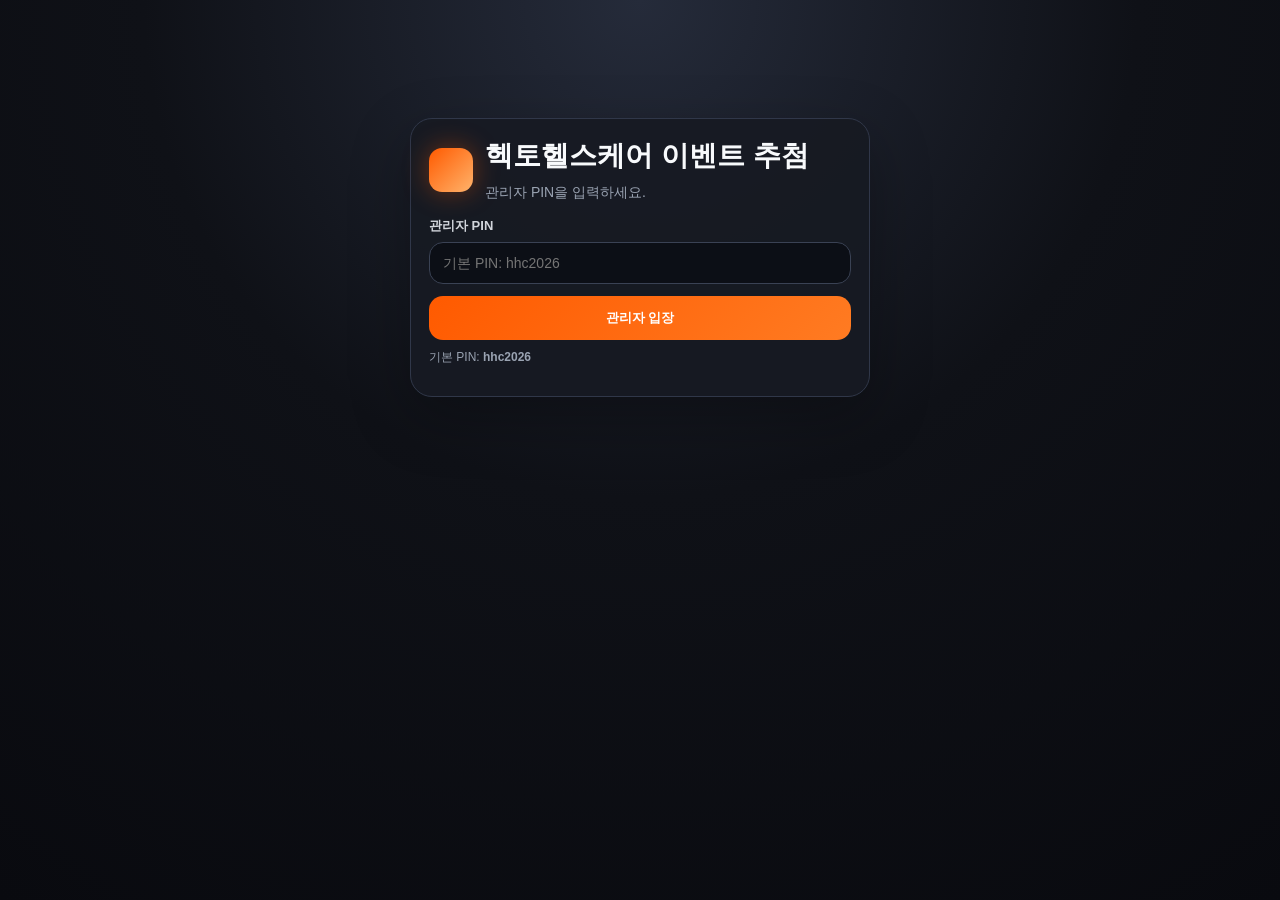
==== commit 79357334: "Add files via upload" ====
--- a/index.html
+++ b/index.html
@@ -1,13 +1,35 @@
-<!doctype html><html lang="ko"><head><meta charset="utf-8"><meta name="viewport" content="width=device-width,initial-scale=1"><title>헥토헬스케어 이벤트 추첨 관리자</title><link rel="stylesheet" href="style.css"></head><body>
+<!doctype html>
+<html lang="ko">
+<head>
+<meta charset="utf-8" />
+<meta name="viewport" content="width=device-width, initial-scale=1" />
+<title>헥토헬스케어 이벤트 추첨 | 관리자</title>
+<style>
+:root{--bg:#0f1117;--panel:#171a23;--panel2:#1f2430;--text:#f8fafc;--muted:#9aa3b2;--orange:#ff5a00;--line:#303749;--green:#22c55e;--red:#ef4444;--yellow:#facc15}*{box-sizing:border-box}body{margin:0;font-family:Malgun Gothic,Apple SD Gothic Neo,Segoe UI,sans-serif;background:radial-gradient(circle at top,#252b3a,#0f1117 45%,#090a0f);color:var(--text);min-height:100vh}.wrap{max-width:1180px;margin:0 auto;padding:28px 18px 64px}.header{display:flex;justify-content:space-between;gap:16px;align-items:flex-start;margin-bottom:18px}.brand{display:flex;gap:12px;align-items:center}.logo{width:44px;height:44px;border-radius:13px;background:linear-gradient(135deg,var(--orange),#ffb36b);box-shadow:0 0 26px rgba(255,90,0,.38)}h1{font-size:28px;margin:0 0 6px}.desc{margin:0;color:var(--muted);font-size:14px;line-height:1.6}.grid{display:grid;grid-template-columns:400px 1fr;gap:18px}.card{background:rgba(23,26,35,.94);border:1px solid var(--line);border-radius:22px;padding:18px;box-shadow:0 20px 60px rgba(0,0,0,.28)}.card h2{font-size:18px;margin:0 0 12px}.label{display:block;margin:14px 0 7px;color:#d1d5db;font-weight:800;font-size:13px}textarea,input{width:100%;border:1px solid #3a4254;background:#0c0f16;color:var(--text);border-radius:14px;padding:12px 13px;font-size:14px;outline:none}textarea{min-height:210px;resize:vertical;line-height:1.55}input:focus,textarea:focus{border-color:var(--orange);box-shadow:0 0 0 3px rgba(255,90,0,.14)}.row{display:flex;gap:10px}.row>*{flex:1}.btn{border:0;border-radius:14px;padding:13px 15px;background:#2b3140;color:#fff;font-weight:900;cursor:pointer;white-space:nowrap}.btn.primary{background:linear-gradient(135deg,var(--orange),#ff7b22)}.btn.ghost{background:#11141c;border:1px solid var(--line)}.btn.green{background:linear-gradient(135deg,#16a34a,#22c55e)}.btn.blue{background:linear-gradient(135deg,#2563eb,#60a5fa)}.small{font-size:12px;color:var(--muted);line-height:1.5;margin-top:8px}.pill{display:inline-flex;align-items:center;gap:6px;border:1px solid var(--line);background:#10141d;border-radius:999px;padding:7px 10px;color:#cbd5e1;font-size:12px;font-weight:800}.stage{position:relative;min-height:530px;background:linear-gradient(180deg,#121722,#0b0e15);border:1px solid var(--line);border-radius:22px;padding:18px;overflow:hidden}.titleLine{display:flex;justify-content:space-between;gap:12px;align-items:center;margin-bottom:16px}.drawTitle{font-size:20px;font-weight:1000}.drawSub{font-size:13px;color:var(--muted)}.participants{display:grid;grid-template-columns:repeat(auto-fill,minmax(88px,1fr));gap:9px;max-height:280px;overflow:auto;padding:4px 4px 14px}.chip{min-height:44px;display:flex;align-items:center;justify-content:center;text-align:center;padding:8px;border-radius:999px;background:#202636;border:1px solid #333b4e;color:#e5e7eb;font-weight:900;font-size:13px;transition:.12s}.chip.spin{background:linear-gradient(135deg,#f97316,#facc15);color:#111827;border-color:#fff;transform:scale(1.08);box-shadow:0 0 26px rgba(255,138,61,.75)}.chip.winner{background:linear-gradient(135deg,#22c55e,#86efac);color:#052e16;border-color:#dcfce7;transform:scale(1.14);box-shadow:0 0 32px rgba(34,197,94,.75)}.chip.loser{opacity:.35;filter:grayscale(.75)}.resultBox{margin-top:16px;border-radius:24px;border:1px solid #343b4e;background:linear-gradient(180deg,#1b2230,#11151f);padding:24px;text-align:center;min-height:150px;display:flex;flex-direction:column;align-items:center;justify-content:center}.resultLabel{font-size:13px;color:var(--muted);font-weight:900;letter-spacing:.12em}.winnerName{font-size:42px;line-height:1.15;font-weight:1000;margin:8px 0}.message{font-size:17px;line-height:1.5;color:#f8fafc;font-weight:800}.message.win{color:#bbf7d0}.links{display:grid;gap:10px;margin-top:12px}.copyline{display:flex;gap:8px}.copyline input{font-size:12px}.notice{padding:12px 14px;border:1px solid #374151;background:#111827;border-radius:14px;color:#cbd5e1;font-size:13px;line-height:1.5}.confetti{position:absolute;inset:0;pointer-events:none;overflow:hidden}.confetti i{position:absolute;width:8px;height:14px;background:var(--orange);opacity:.9;animation:fall 1.7s linear forwards}@keyframes fall{to{transform:translateY(560px) rotate(680deg);opacity:0}}.hidden{display:none!important}.login{max-width:460px;margin:10vh auto}.footer{margin-top:18px;text-align:center;color:#6b7280;font-size:12px}@media(max-width:900px){.grid{grid-template-columns:1fr}.header{display:block}.winnerName{font-size:34px}}@media(max-width:640px){.wrap{padding:16px 12px 36px}.row,.copyline{flex-direction:column}.btn{width:100%}.card{border-radius:18px;padding:15px}textarea,input,.btn{font-size:16px}.participants{grid-template-columns:repeat(auto-fill,minmax(72px,1fr));max-height:230px}.winnerName{font-size:32px}}
+</style>
+</head>
+<body>
 <div class="wrap">
-  <header class="header"><div class="brand"><div class="logo"></div><div><h1>헥토헬스케어 이벤트 추첨</h1><p class="desc">관리자 페이지입니다. 참여자 등록 후 추첨을 실행하고 결과 링크/게시판용 발표 화면을 생성합니다.</p></div></div><span class="pill">ADMIN</span></header>
-  <div id="login" class="card" style="max-width:520px;margin:60px auto"><h2>관리자 로그인</h2><label class="label">관리자 PIN</label><input id="pin" type="password" placeholder="PIN 입력" onkeydown="if(event.key==='Enter')login()"><button class="btn primary" style="margin-top:12px" onclick="login()">입장</button><p class="small">기본 PIN: hhc2026</p></div>
+  <section id="login" class="login card">
+    <div class="brand"><div class="logo"></div><div><h1>헥토헬스케어 이벤트 추첨</h1><p class="desc">관리자 PIN을 입력하세요.</p></div></div>
+    <label class="label">관리자 PIN</label>
+    <input id="pin" type="password" placeholder="기본 PIN: hhc2026" onkeydown="if(event.key==='Enter')login()" />
+    <button class="btn primary" style="width:100%;margin-top:12px" onclick="login()">관리자 입장</button>
+    <p class="small">기본 PIN: <b>hhc2026</b></p>
+  </section>
+
   <main id="app" class="hidden">
+    <div class="header">
+      <div class="brand"><div class="logo"></div><div><h1>헥토헬스케어 이벤트 추첨</h1><p class="desc">참여자 등록, 추첨 실행, 결과 링크·발표 이미지·영상 저장을 관리합니다.</p></div></div>
+      <span class="pill">ADMIN</span>
+    </div>
     <div class="grid">
-      <section class="card">
-        <h2>추첨 설정</h2>
-        <label class="label">추첨 내용</label><input id="title" value="헥토헬스케어 이벤트 추첨">
-        <label class="label">참여자 명단 <span class="small">쉼표 또는 줄바꿈 구분</span></label><textarea id="names">김민준
+      <div class="card">
+        <h2>관리자 설정</h2>
+        <label class="label">추첨 내용</label>
+        <input id="title" value="헥토헬스케어 이벤트 추첨" />
+        <label class="label">참여자 명단 <span class="small">쉼표 또는 줄바꿈 구분</span></label>
+        <textarea id="names">김민준
 이서연
 박지훈
 최유진
@@ -17,18 +39,56 @@
 윤하늘
 오지훈
 한지민</textarea>
-        <div class="row"><div><label class="label">당첨 문구</label><input id="winMsg" value="축하합니다! 당첨되었습니다."></div><div><label class="label">미당첨 문구</label><input id="loseMsg" value="아쉽지만 이번에는 미당첨입니다."></div></div>
-        <div class="row" style="margin-top:14px"><button class="btn primary" onclick="draw()">추첨 시작</button><button class="btn ghost" onclick="resetAll()">초기화</button></div>
-        <div class="stack" style="margin-top:16px">
-          <div><label class="label">참여자 결과 확인 링크</label><div class="copyline"><input id="resultUrl" readonly><button class="btn ghost" onclick="copy('resultUrl')">복사</button></div></div>
-          <div><label class="label">게시판용 당첨자 발표 링크</label><div class="copyline"><input id="announceUrl" readonly><button class="btn ghost" onclick="copy('announceUrl')">복사</button></div><p class="small">게시판에 링크로 올리거나, 아래 버튼으로 발표 이미지를 저장해 첨부할 수 있습니다.</p></div>
-          <div class="row"><button class="btn green" onclick="openAnnounce()">발표 화면 열기</button><button class="btn ghost" onclick="downloadPng()">결과 이미지 PNG 저장</button><button class="btn ghost" onclick="downloadWebm()">짧은 영상 WebM 저장</button></div>
+        <div class="row">
+          <div><label class="label">당첨 문구</label><input id="winMsg" value="축하합니다! 당첨되었습니다." /></div>
+          <div><label class="label">미당첨 문구</label><input id="loseMsg" value="아쉽지만 이번 추첨에서는 미당첨입니다." /></div>
         </div>
-      </section>
-      <section class="card">
-        <div class="statusbar"><span class="pill" id="count">참여자 0명</span><span class="pill" id="winnerPill">당첨자 미선정</span></div>
-        <div class="stage"><div class="titleLine"><div><div class="drawTitle" id="stageTitle">헥토헬스케어 이벤트 추첨</div><div class="drawSub">관리자 추첨 화면</div></div><span class="pill">LIVE DRAW</span></div><div id="chips" class="participants"></div><div id="result" class="resultBox"><div class="resultLabel">RESULT</div><div class="winnerName">대기 중</div><div class="message">추첨을 시작하면 당첨자가 표시됩니다.</div></div><div id="confetti" class="confetti"></div></div>
-      </section>
+        <div class="row" style="margin-top:14px"><button class="btn primary" onclick="startDraw()">추첨 시작</button><button class="btn ghost" onclick="resetDraw()">초기화</button></div>
+        <div class="notice" style="margin-top:14px">추첨 완료 후 아래 링크와 저장 버튼이 활성화됩니다.</div>
+        <div id="shareArea" class="links hidden">
+          <label class="label">참여자 결과 페이지</label>
+          <div class="copyline"><input id="resultUrl" readonly><button class="btn ghost" onclick="copy('resultUrl')">복사</button></div>
+          <label class="label">게시판 공유용 발표 페이지</label>
+          <div class="copyline"><input id="announceUrl" readonly><button class="btn ghost" onclick="copy('announceUrl')">복사</button></div>
+          <div class="row"><button class="btn green" onclick="downloadPNG()">당첨 이미지 저장</button><button class="btn blue" onclick="downloadVideo()">발표 영상 저장</button></div>
+          <p class="small">영상 저장은 Chrome/Edge에서 WebM으로 저장됩니다. 게시판이 WebM을 지원하지 않으면 PNG 이미지를 사용하세요.</p>
+        </div>
+      </div>
+      <div class="card">
+        <div style="display:flex;gap:8px;flex-wrap:wrap;margin-bottom:12px"><span class="pill" id="countPill">참여자 0명</span><span class="pill" id="winnerPill">당첨자 미선정</span></div>
+        <div class="stage" id="stage">
+          <div class="titleLine"><div><div class="drawTitle" id="stageTitle">헥토헬스케어 이벤트 추첨</div><div class="drawSub">관리자 추첨 화면</div></div><span class="pill">LIVE DRAW</span></div>
+          <div class="participants" id="chips"></div>
+          <div class="resultBox" id="result"><div class="resultLabel">RESULT</div><div class="winnerName">대기 중</div><div class="message">추첨을 시작하면 최종 당첨자가 표시됩니다.</div></div>
+          <div class="confetti" id="confetti"></div>
+        </div>
+      </div>
     </div>
-  </main><canvas id="recordCanvas" width="1280" height="720"></canvas><div class="footer">GitHub Pages 전용 · 데이터는 결과 링크에 포함됩니다.</div>
-</div><script src="admin.js"></script></body></html>
+    <div class="footer">GitHub Pages 독립형 v5 · 결과 데이터는 링크에 포함됩니다.</div>
+  </main>
+</div>
+<script>
+const PIN='hhc2026';const $=id=>document.getElementById(id);let current=null, animating=false;
+function login(){if($('pin').value.trim()===PIN){$('login').classList.add('hidden');$('app').classList.remove('hidden');render()}else alert('PIN이 올바르지 않습니다.');}
+function names(){return [...new Set(($('names').value||'').split(/[\n\r,，、;\t]+/).map(v=>v.trim()).filter(Boolean))];}
+function data(){return {title:$('title').value.trim()||'헥토헬스케어 이벤트 추첨',names:names(),winner:current?.winner||'',winMsg:$('winMsg').value.trim()||'축하합니다! 당첨되었습니다.',loseMsg:$('loseMsg').value.trim()||'아쉽지만 이번 추첨에서는 미당첨입니다.',ts:Date.now()};}
+function enc(obj){return btoa(unescape(encodeURIComponent(JSON.stringify(obj)))).replace(/\+/g,'-').replace(/\//g,'_').replace(/=+$/,'');}
+function url(page,d){const base=location.href.split('/').slice(0,-1).join('/')+'/';return base+page+'?d='+enc(d);}
+function html(s){return String(s).replace(/[&<>"]/g,m=>({'&':'&amp;','<':'&lt;','>':'&gt;','"':'&quot;'}[m]));}
+function render(){const d=data();$('stageTitle').textContent=d.title;$('countPill').textContent='참여자 '+d.names.length+'명';$('winnerPill').textContent=d.winner?'당첨자: '+d.winner:'당첨자 미선정';$('chips').innerHTML=d.names.map(n=>'<div class="chip" data-name="'+html(n)+'">'+html(n)+'</div>').join('');if(d.winner){setResult(d.winner,d.winMsg,true);setLinks(d);}else setResult('대기 중','추첨을 시작하면 최종 당첨자가 표시됩니다.',null)}
+function setResult(name,msg,isWin){$('result').innerHTML='<div class="resultLabel">RESULT</div><div class="winnerName">'+html(name)+'</div><div class="message '+(isWin?'win':'')+'">'+html(msg)+'</div>';}
+function setLinks(d){$('shareArea').classList.remove('hidden');$('resultUrl').value=url('result.html',d);$('announceUrl').value=url('announce.html',d);}
+function clearChip(){document.querySelectorAll('.chip').forEach(c=>c.className='chip');}
+function animate(finalName,done){if(animating)return;animating=true;const chips=[...document.querySelectorAll('.chip')];clearChip();if(!chips.length){animating=false;done();return}let i=0,total=Math.min(70,Math.max(30,chips.length*3)),delay=35;function tick(){chips.forEach(c=>c.classList.remove('spin'));chips[i%chips.length].classList.add('spin');i++;delay+=4;if(i<total)setTimeout(tick,delay);else{chips.forEach(c=>c.classList.remove('spin'));chips.forEach(c=>c.dataset.name===finalName?c.classList.add('winner'):c.classList.add('loser'));animating=false;done();}}tick();}
+function startDraw(){const d=data();if(!d.names.length){alert('참여자 명단을 입력해주세요.');return}const winner=d.names[Math.floor(Math.random()*d.names.length)];current={...d,winner};render();setResult('추첨 중','후보자를 확인하고 있습니다.',null);animate(winner,()=>{setResult(winner,current.winMsg,true);setLinks(current);confetti();});}
+function resetDraw(){current=null;$('shareArea').classList.add('hidden');render();}
+['title','names','winMsg','loseMsg'].forEach(id=>setTimeout(() => $(id).addEventListener('input',render),0));
+async function copy(id){try{await navigator.clipboard.writeText($(id).value);alert('복사했습니다.')}catch(e){$(id).select();document.execCommand('copy');alert('복사했습니다.')}}
+function confetti(){const box=$('confetti');box.innerHTML='';for(let i=0;i<90;i++){const p=document.createElement('i');p.style.left=Math.random()*100+'%';p.style.top=(-30-Math.random()*160)+'px';p.style.background=['#ff5a00','#facc15','#22c55e','#60a5fa','#f472b6'][Math.floor(Math.random()*5)];p.style.animationDelay=(Math.random()*.45)+'s';box.appendChild(p)}setTimeout(()=>box.innerHTML='',2200)}
+function drawPosterFrame(ctx,w,h,d,step=1){const g=ctx.createLinearGradient(0,0,w,h);g.addColorStop(0,'#1f2937');g.addColorStop(.55,'#0f1117');g.addColorStop(1,'#090a0f');ctx.fillStyle=g;ctx.fillRect(0,0,w,h);ctx.fillStyle='#ff5a00';ctx.beginPath();ctx.roundRect(70,60,130,130,28);ctx.fill();ctx.fillStyle='rgba(255,90,0,.16)';ctx.beginPath();ctx.arc(w-110,110,220,0,Math.PI*2);ctx.fill();ctx.textAlign='center';ctx.fillStyle='#f8fafc';ctx.font='900 52px Malgun Gothic, sans-serif';ctx.fillText(d.title||'헥토헬스케어 이벤트 추첨',w/2,180);ctx.fillStyle='#9aa3b2';ctx.font='700 26px Malgun Gothic, sans-serif';ctx.fillText('당첨자 발표',w/2,245);ctx.save();ctx.translate(w/2,h/2+30);ctx.scale(1+step*.02,1+step*.02);ctx.fillStyle='#22c55e';ctx.beginPath();ctx.roundRect(-310,-95,620,190,48);ctx.fill();ctx.fillStyle='#052e16';ctx.font='1000 76px Malgun Gothic, sans-serif';ctx.fillText(d.winner||'당첨자',0,25);ctx.restore();ctx.fillStyle='#bbf7d0';ctx.font='800 30px Malgun Gothic, sans-serif';ctx.fillText(d.winMsg||'축하합니다! 당첨되었습니다.',w/2,h-150);ctx.fillStyle='#6b7280';ctx.font='600 20px Malgun Gothic, sans-serif';ctx.fillText('Hecto Healthcare Event',w/2,h-80);}
+function downloadPNG(){if(!current?.winner){alert('먼저 추첨을 진행해주세요.');return}const c=document.createElement('canvas');c.width=1280;c.height=720;const ctx=c.getContext('2d');drawPosterFrame(ctx,c.width,c.height,current,1);const a=document.createElement('a');a.href=c.toDataURL('image/png');a.download='hecto_event_winner.png';a.click();}
+async function downloadVideo(){if(!current?.winner){alert('먼저 추첨을 진행해주세요.');return}const c=document.createElement('canvas');c.width=1280;c.height=720;const ctx=c.getContext('2d');if(!c.captureStream||!window.MediaRecorder){alert('이 브라우저는 영상 저장을 지원하지 않습니다. PNG 저장을 사용해주세요.');return}const stream=c.captureStream(30);const rec=new MediaRecorder(stream,{mimeType:MediaRecorder.isTypeSupported('video/webm;codecs=vp9')?'video/webm;codecs=vp9':'video/webm'});const chunks=[];rec.ondataavailable=e=>{if(e.data.size)chunks.push(e.data)};rec.onstop=()=>{const blob=new Blob(chunks,{type:'video/webm'});const a=document.createElement('a');a.href=URL.createObjectURL(blob);a.download='hecto_event_winner.webm';a.click();setTimeout(()=>URL.revokeObjectURL(a.href),1000)};rec.start();let frame=0,max=150;function loop(){drawPosterFrame(ctx,c.width,c.height,current,Math.sin(frame/8));frame++;if(frame<max)requestAnimationFrame(loop);else rec.stop();}loop();}
+if(CanvasRenderingContext2D.prototype.roundRect===undefined){CanvasRenderingContext2D.prototype.roundRect=function(x,y,w,h,r){this.moveTo(x+r,y);this.arcTo(x+w,y,x+w,y+h,r);this.arcTo(x+w,y+h,x,y+h,r);this.arcTo(x,y+h,x,y,r);this.arcTo(x,y,x+w,y,r);return this;}}
+</script>
+</body>
+</html>
